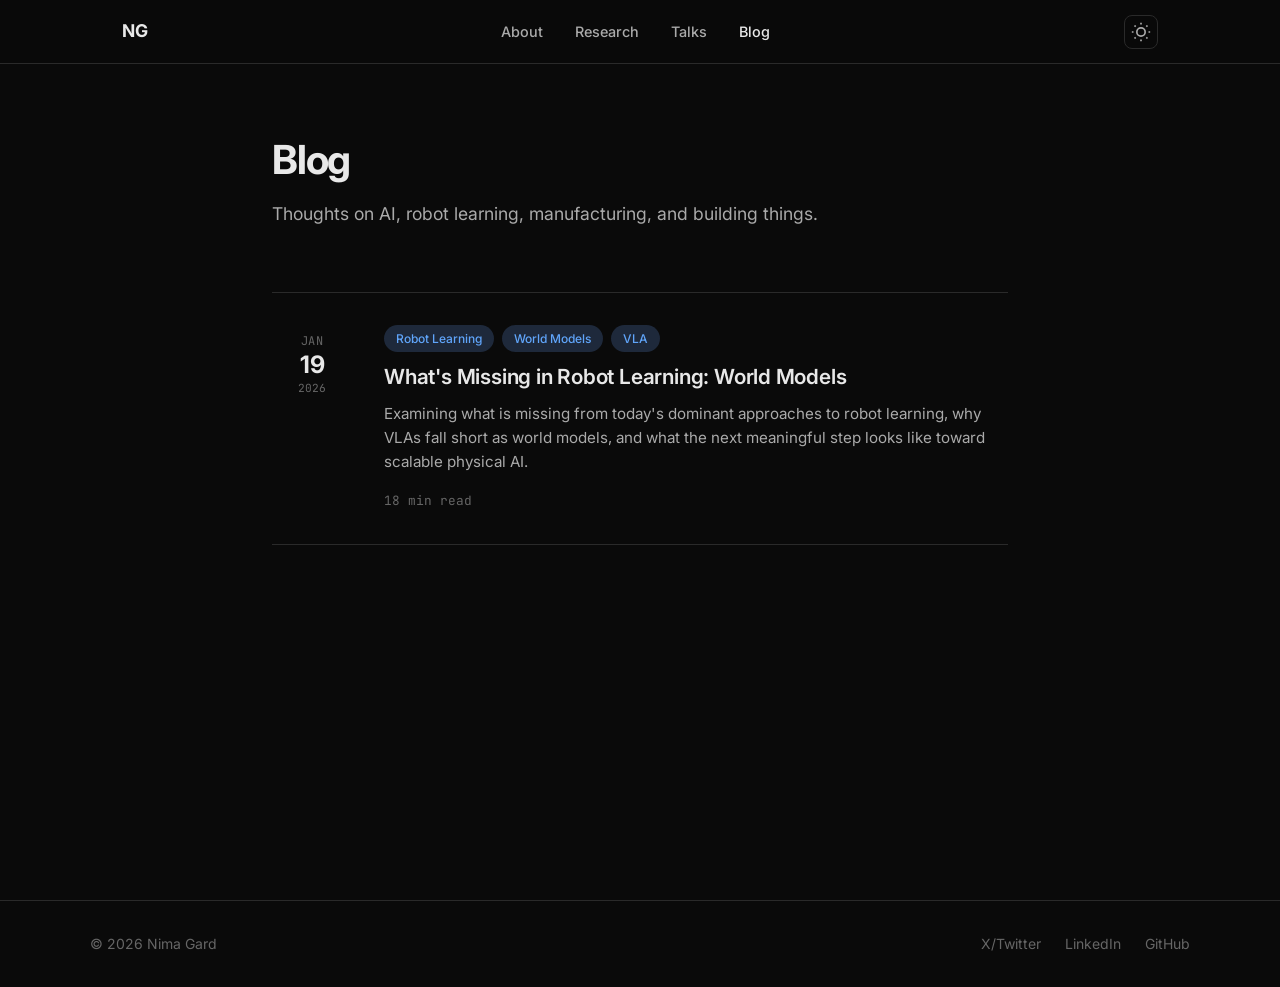
==== blog/index.html @ 70d36909 "Initial personal site: about, blog, talks, experience Static site with dark/light theme, scroll anim" ====
<!DOCTYPE html>
<html lang="en" data-theme="dark">
<head>
    <meta charset="UTF-8">
    <meta name="viewport" content="width=device-width, initial-scale=1.0">
    <title>Blog - Nima Gard</title>
    <meta name="description" content="Blog posts by Nima Gard on AI, robotics, manufacturing, and more.">
    <link rel="stylesheet" href="../css/style.css">
    <link rel="stylesheet" href="../css/blog.css">
    <link rel="preconnect" href="https://fonts.googleapis.com">
    <link rel="preconnect" href="https://fonts.gstatic.com" crossorigin>
    <link href="https://fonts.googleapis.com/css2?family=Inter:wght@300;400;500;600;700&family=JetBrains+Mono:wght@400;500&display=swap" rel="stylesheet">
</head>
<body>
    <nav class="nav">
        <div class="nav-inner">
            <a href="/" class="nav-logo">NG</a>
            <div class="nav-links">
                <a href="/#about">About</a>
                <!-- <a href="/#projects">Projects</a> -->
                <a href="/#research">Research</a>
                <a href="/#talks">Talks</a>
                <a href="/blog/" style="color: var(--text)">Blog</a>
            </div>
            <button class="theme-toggle" aria-label="Toggle theme">
                <svg class="icon-sun" width="20" height="20" viewBox="0 0 24 24" fill="none" stroke="currentColor" stroke-width="2"><circle cx="12" cy="12" r="5"/><path d="M12 1v2M12 21v2M4.22 4.22l1.42 1.42M18.36 18.36l1.42 1.42M1 12h2M21 12h2M4.22 19.78l1.42-1.42M18.36 5.64l1.42-1.42"/></svg>
                <svg class="icon-moon" width="20" height="20" viewBox="0 0 24 24" fill="none" stroke="currentColor" stroke-width="2"><path d="M21 12.79A9 9 0 1 1 11.21 3 7 7 0 0 0 21 12.79z"/></svg>
            </button>
        </div>
    </nav>

    <main class="blog-page">
        <div class="blog-header">
            <h1 class="anim-fade-up">Blog</h1>
            <p class="anim-fade-up" style="--delay: 0.1s">Thoughts on AI, robot learning, manufacturing, and building things.</p>
        </div>

        <div class="blog-list">
            <article class="blog-preview anim-fade-up" style="--delay: 0.15s">
                <div class="blog-preview-date">
                    <span class="blog-date-month">Jan</span>
                    <span class="blog-date-day">19</span>
                    <span class="blog-date-year">2026</span>
                </div>
                <div class="blog-preview-content">
                    <div class="blog-preview-tags">
                        <span class="tag">Robot Learning</span>
                        <span class="tag">World Models</span>
                        <span class="tag">VLA</span>
                    </div>
                    <h2><a href="/blog/world-models-robot-learning.html">What's Missing in Robot Learning: World Models</a></h2>
                    <p>Examining what is missing from today's dominant approaches to robot learning, why VLAs fall short as world models, and what the next meaningful step looks like toward scalable physical AI.</p>
                    <span class="blog-read-time">18 min read</span>
                </div>
            </article>

            <!-- Add more blog posts here following the same pattern -->
        </div>
    </main>

    <footer class="footer">
        <div class="footer-inner">
            <p>&copy; 2026 Nima Gard</p>
            <div class="footer-links">
                <a href="https://twitter.com/NimaGard" target="_blank">X/Twitter</a>
                <a href="https://linkedin.com/in/nimagard" target="_blank">LinkedIn</a>
                <a href="https://github.com/nimagard" target="_blank">GitHub</a>
            </div>
        </div>
    </footer>

    <script src="../js/main.js"></script>
</body>
</html>
---- css/style.css ----
/* ========================================
   Variables & Reset
   ======================================== */
:root {
    --font-sans: 'Inter', -apple-system, BlinkMacSystemFont, sans-serif;
    --font-mono: 'JetBrains Mono', monospace;

    --max-width: 1100px;
    --nav-height: 64px;

    /* Light theme */
    --bg: #fafafa;
    --bg-alt: #f0f0f0;
    --surface: #ffffff;
    --text: #1a1a1a;
    --text-secondary: #555;
    --text-tertiary: #888;
    --border: #e0e0e0;
    --accent: #2563eb;
    --accent-hover: #1d4ed8;
    --tag-bg: #e8edf5;
    --tag-text: #2563eb;
    --card-shadow: 0 1px 3px rgba(0, 0, 0, 0.06), 0 1px 2px rgba(0, 0, 0, 0.04);
    --card-shadow-hover: 0 10px 30px rgba(0, 0, 0, 0.08);
    --nav-bg: rgba(250, 250, 250, 0.85);
}

[data-theme="dark"] {
    --bg: #0a0a0a;
    --bg-alt: #111;
    --surface: #1a1a1a;
    --text: #e8e8e8;
    --text-secondary: #aaa;
    --text-tertiary: #666;
    --border: #2a2a2a;
    --accent: #60a5fa;
    --accent-hover: #93bbfd;
    --tag-bg: #1e293b;
    --tag-text: #60a5fa;
    --card-shadow: 0 1px 3px rgba(0, 0, 0, 0.3);
    --card-shadow-hover: 0 10px 30px rgba(0, 0, 0, 0.4);
    --nav-bg: rgba(10, 10, 10, 0.85);
}

*,
*::before,
*::after {
    margin: 0;
    padding: 0;
    box-sizing: border-box;
}

html {
    scroll-behavior: smooth;
    scroll-padding-top: var(--nav-height);
}

body {
    font-family: var(--font-sans);
    background: var(--bg);
    color: var(--text);
    line-height: 1.6;
    -webkit-font-smoothing: antialiased;
}

a {
    color: var(--accent);
    text-decoration: none;
    transition: color 0.2s;
}

a:hover {
    color: var(--accent-hover);
}

/* ========================================
   Navigation
   ======================================== */
.nav {
    position: fixed;
    top: 0;
    left: 0;
    right: 0;
    height: var(--nav-height);
    background: var(--nav-bg);
    backdrop-filter: blur(12px);
    -webkit-backdrop-filter: blur(12px);
    border-bottom: 1px solid var(--border);
    z-index: 100;
}

.nav-inner {
    max-width: var(--max-width);
    margin: 0 auto;
    padding: 0 2rem;
    height: 100%;
    display: flex;
    align-items: center;
    justify-content: space-between;
}

.nav-logo {
    font-weight: 700;
    font-size: 1.1rem;
    color: var(--text);
    letter-spacing: -0.02em;
}

.nav-links {
    display: flex;
    gap: 2rem;
}

.nav-links a {
    color: var(--text-secondary);
    font-size: 0.9rem;
    font-weight: 500;
    transition: color 0.2s;
}

.nav-links a:hover {
    color: var(--text);
}

.theme-toggle {
    background: none;
    border: 1px solid var(--border);
    border-radius: 8px;
    padding: 6px;
    cursor: pointer;
    color: var(--text-secondary);
    display: flex;
    align-items: center;
    justify-content: center;
    transition: color 0.2s, border-color 0.2s;
}

.theme-toggle:hover {
    color: var(--text);
    border-color: var(--text-tertiary);
}

[data-theme="dark"] .icon-sun {
    display: block;
}

[data-theme="dark"] .icon-moon {
    display: none;
}

[data-theme="light"] .icon-sun,
:root:not([data-theme="dark"]) .icon-sun {
    display: none;
}

[data-theme="light"] .icon-moon,
:root:not([data-theme="dark"]) .icon-moon {
    display: block;
}

/* ========================================
   Hero
   ======================================== */
.hero {
    min-height: 100vh;
    display: flex;
    align-items: center;
    padding: calc(var(--nav-height) + 2rem) 2rem 4rem;
}

.hero-content {
    max-width: var(--max-width);
    margin: 0 auto;
    width: 100%;
    display: grid;
    grid-template-columns: 1fr auto;
    gap: 4rem;
    align-items: center;
}

.hero-label {
    font-family: var(--font-mono);
    font-size: 0.85rem;
    color: var(--accent);
    font-weight: 500;
    margin-bottom: 1rem;
    letter-spacing: 0.02em;
}

.hero-title {
    font-size: clamp(2.5rem, 6vw, 4rem);
    font-weight: 700;
    letter-spacing: -0.03em;
    line-height: 1.1;
    margin-bottom: 1.5rem;
}

.hero-bio {
    font-size: 1.2rem;
    color: var(--text-secondary);
    max-width: 560px;
    line-height: 1.7;
    margin-bottom: 1rem;
}

.hero-bio-secondary {
    font-size: 1rem;
    color: var(--text-tertiary);
    max-width: 560px;
    line-height: 1.7;
    margin-bottom: 2rem;
}

.hero-links {
    display: flex;
    flex-wrap: wrap;
    gap: 1rem;
}

.social-link {
    display: inline-flex;
    align-items: center;
    gap: 0.5rem;
    padding: 0.5rem 1rem;
    border: 1px solid var(--border);
    border-radius: 8px;
    color: var(--text-secondary);
    font-size: 0.875rem;
    font-weight: 500;
    transition: all 0.2s;
}

.social-link:hover {
    color: var(--text);
    border-color: var(--text-tertiary);
    transform: translateY(-1px);
}

.hero-visual {
    display: flex;
    justify-content: center;
}

.hero-photo-wrapper {
    width: 220px;
    height: 220px;
    border-radius: 24px;
    overflow: hidden;
}

.hero-photo {
    width: 100%;
    height: 100%;
    object-fit: cover;
    object-position: 50% 20%;
    transform: scale(2);
    transform-origin: 55% 0%;
}

.hero-photo-placeholder {
    width: 220px;
    height: 220px;
    border-radius: 24px;
    background: linear-gradient(135deg, var(--accent), #8b5cf6);
    display: flex;
    align-items: center;
    justify-content: center;
    color: white;
    font-size: 3rem;
    font-weight: 700;
    letter-spacing: -0.02em;
}

/* ========================================
   Sections
   ======================================== */
.section {
    padding: 6rem 2rem;
}

.section-alt {
    background: var(--bg-alt);
}

.section-inner {
    max-width: var(--max-width);
    margin: 0 auto;
}

.section-title {
    font-size: 2rem;
    font-weight: 700;
    letter-spacing: -0.02em;
    margin-bottom: 0.5rem;
}

.section-subtitle {
    color: var(--text-secondary);
    font-size: 1.05rem;
    margin-bottom: 3rem;
}

.subsection-title {
    font-size: 1.4rem;
    font-weight: 600;
    letter-spacing: -0.01em;
}

/* ========================================
   Project Cards
   ======================================== */
.project-grid {
    display: grid;
    grid-template-columns: repeat(2, 1fr);
    gap: 1.5rem;
}

.project-card {
    background: var(--surface);
    border: 1px solid var(--border);
    border-radius: 16px;
    overflow: hidden;
    transition: transform 0.3s, box-shadow 0.3s;
    box-shadow: var(--card-shadow);
}

.project-card:hover {
    transform: translateY(-4px);
    box-shadow: var(--card-shadow-hover);
}

.project-card.featured {
    grid-column: 1 / -1;
    display: grid;
    grid-template-columns: 1fr 1fr;
}

.project-card-visual {
    background: linear-gradient(135deg, #1e293b, #0f172a);
    display: flex;
    align-items: center;
    justify-content: center;
    min-height: 200px;
}

.project-placeholder-img {
    color: var(--accent);
    font-size: 3rem;
    font-weight: 700;
    font-family: var(--font-mono);
    opacity: 0.6;
}

.project-card-content {
    padding: 2rem;
}

.project-tags {
    display: flex;
    flex-wrap: wrap;
    gap: 0.5rem;
    margin-bottom: 1rem;
}

.tag {
    font-size: 0.75rem;
    font-weight: 500;
    padding: 0.25rem 0.75rem;
    border-radius: 100px;
    background: var(--tag-bg);
    color: var(--tag-text);
}

.project-card h3 {
    font-size: 1.25rem;
    font-weight: 600;
    margin-bottom: 0.75rem;
    letter-spacing: -0.01em;
}

.project-card p {
    color: var(--text-secondary);
    font-size: 0.95rem;
    line-height: 1.6;
    margin-bottom: 1rem;
}

.project-link {
    font-size: 0.9rem;
    font-weight: 500;
}

/* ========================================
   Research
   ======================================== */
.research-list {
    display: flex;
    flex-direction: column;
    gap: 1.5rem;
}

.research-item {
    display: grid;
    grid-template-columns: 80px 1fr;
    gap: 2rem;
    padding: 1.5rem;
    background: var(--surface);
    border: 1px solid var(--border);
    border-radius: 12px;
    transition: transform 0.2s, box-shadow 0.2s;
}

.research-item:hover {
    transform: translateY(-2px);
    box-shadow: var(--card-shadow-hover);
}

.research-year {
    font-family: var(--font-mono);
    font-size: 0.875rem;
    color: var(--text-tertiary);
    padding-top: 0.2rem;
}

.research-content h3 {
    font-size: 1.1rem;
    font-weight: 600;
    margin-bottom: 0.4rem;
    letter-spacing: -0.01em;
}

.research-authors {
    font-size: 0.9rem;
    color: var(--text-secondary);
    margin-bottom: 0.2rem;
}

.research-venue {
    font-size: 0.85rem;
    color: var(--accent);
    font-weight: 500;
    margin-bottom: 0.5rem;
}

.research-desc {
    font-size: 0.9rem;
    color: var(--text-tertiary);
    line-height: 1.6;
}

.research-placeholder {
    padding: 2rem;
    text-align: center;
    color: var(--text-tertiary);
    border: 1px dashed var(--border);
    border-radius: 12px;
}

/* ========================================
   Talks
   ======================================== */
.talks-grid {
    display: grid;
    grid-template-columns: repeat(2, 1fr);
    gap: 1.5rem;
}

.talk-card {
    background: var(--surface);
    border: 1px solid var(--border);
    border-radius: 16px;
    overflow: hidden;
    transition: transform 0.3s, box-shadow 0.3s;
}

.talk-card:hover {
    transform: translateY(-4px);
    box-shadow: var(--card-shadow-hover);
}

.talk-card-visual {
    background: linear-gradient(135deg, #1e293b, #0f172a);
    display: flex;
    align-items: center;
    justify-content: center;
    height: 180px;
    color: var(--accent);
    overflow: hidden;
}

.talk-thumbnail {
    width: 100%;
    height: 100%;
    object-fit: cover;
}

.talk-placeholder-img {
    display: flex;
    align-items: center;
    justify-content: center;
    opacity: 0.7;
}

.talk-card-content {
    padding: 1.5rem;
}

.talk-type {
    font-family: var(--font-mono);
    font-size: 0.75rem;
    color: var(--accent);
    font-weight: 500;
    text-transform: uppercase;
    letter-spacing: 0.05em;
}

.talk-card h3 {
    font-size: 1.1rem;
    font-weight: 600;
    margin: 0.5rem 0;
    letter-spacing: -0.01em;
}

.talk-meta {
    font-size: 0.85rem;
    color: var(--text-tertiary);
    margin-bottom: 0.75rem;
}

/* ========================================
   Timeline
   ======================================== */
.timeline {
    position: relative;
    padding-left: 2rem;
}

.timeline::before {
    content: '';
    position: absolute;
    left: 7px;
    top: 8px;
    bottom: 8px;
    width: 2px;
    background: var(--border);
}

.timeline-item {
    position: relative;
    padding-bottom: 2.5rem;
}

.timeline-item:last-child {
    padding-bottom: 0;
}

.timeline-marker {
    position: absolute;
    left: -2rem;
    top: 8px;
    width: 16px;
    height: 16px;
    border-radius: 50%;
    background: var(--bg);
    border: 2px solid var(--accent);
}

.timeline-date {
    font-family: var(--font-mono);
    font-size: 0.8rem;
    color: var(--text-tertiary);
    margin-bottom: 0.25rem;
}

.timeline-content h3 {
    font-size: 1.2rem;
    font-weight: 600;
    margin-bottom: 0.25rem;
}

.timeline-org {
    color: var(--accent);
    font-weight: 500;
    font-size: 0.95rem;
    margin-bottom: 0.5rem;
}

.timeline-content p:last-child {
    color: var(--text-secondary);
    font-size: 0.95rem;
}

/* ========================================
   Footer
   ======================================== */
.footer {
    border-top: 1px solid var(--border);
    padding: 2rem;
}

.footer-inner {
    max-width: var(--max-width);
    margin: 0 auto;
    display: flex;
    justify-content: space-between;
    align-items: center;
    color: var(--text-tertiary);
    font-size: 0.875rem;
}

.footer-links {
    display: flex;
    gap: 1.5rem;
}

.footer-links a {
    color: var(--text-tertiary);
    font-size: 0.875rem;
}

.footer-links a:hover {
    color: var(--text);
}

/* ========================================
   Scroll Animations
   ======================================== */
.anim-fade-up {
    opacity: 0;
    transform: translateY(24px);
    transition: opacity 0.6s ease, transform 0.6s ease;
    transition-delay: var(--delay, 0s);
}

.anim-fade-up.visible {
    opacity: 1;
    transform: translateY(0);
}

/* ========================================
   Responsive
   ======================================== */
@media (max-width: 768px) {
    .hero-content {
        grid-template-columns: 1fr;
        gap: 2rem;
        text-align: center;
    }

    .hero-bio,
    .hero-bio-secondary {
        max-width: 100%;
    }

    .hero-links {
        justify-content: center;
    }

    .hero-visual {
        order: -1;
    }

    .hero-photo-wrapper {
        width: 160px;
        height: 160px;
    }

    .hero-photo-placeholder {
        width: 160px;
        height: 160px;
        font-size: 2.5rem;
    }

    .project-grid,
    .talks-grid {
        grid-template-columns: 1fr;
    }

    .project-card.featured {
        grid-template-columns: 1fr;
    }

    .research-item {
        grid-template-columns: 1fr;
        gap: 0.5rem;
    }

    .nav-links {
        gap: 1rem;
    }

    .nav-links a {
        font-size: 0.8rem;
    }

    .footer-inner {
        flex-direction: column;
        gap: 1rem;
        text-align: center;
    }
}

@media (max-width: 480px) {
    .nav-links {
        gap: 0.6rem;
    }

    .section {
        padding: 4rem 1.25rem;
    }

    .hero {
        padding-left: 1.25rem;
        padding-right: 1.25rem;
    }
}
---- css/blog.css ----
/* ========================================
   Blog Listing
   ======================================== */
.blog-page {
    max-width: 800px;
    margin: 0 auto;
    padding: calc(var(--nav-height) + 4rem) 2rem 4rem;
    min-height: 100vh;
}

.blog-header {
    margin-bottom: 4rem;
}

.blog-header h1 {
    font-size: 2.5rem;
    font-weight: 700;
    letter-spacing: -0.03em;
    margin-bottom: 0.5rem;
}

.blog-header p {
    color: var(--text-secondary);
    font-size: 1.1rem;
}

.blog-list {
    display: flex;
    flex-direction: column;
    gap: 1px;
}

.blog-preview {
    display: grid;
    grid-template-columns: 80px 1fr;
    gap: 2rem;
    padding: 2rem 0;
    border-bottom: 1px solid var(--border);
    transition: transform 0.2s;
}

.blog-preview:first-child {
    border-top: 1px solid var(--border);
}

.blog-preview:hover {
    transform: translateX(4px);
}

.blog-preview-date {
    display: flex;
    flex-direction: column;
    align-items: center;
    padding-top: 0.4rem;
}

.blog-date-month {
    font-family: var(--font-mono);
    font-size: 0.75rem;
    color: var(--text-tertiary);
    text-transform: uppercase;
    letter-spacing: 0.05em;
}

.blog-date-day {
    font-size: 1.5rem;
    font-weight: 700;
    color: var(--text);
    line-height: 1.2;
}

.blog-date-year {
    font-family: var(--font-mono);
    font-size: 0.7rem;
    color: var(--text-tertiary);
}

.blog-preview-tags {
    display: flex;
    gap: 0.5rem;
    margin-bottom: 0.5rem;
}

.blog-preview-content h2 {
    font-size: 1.3rem;
    font-weight: 600;
    margin-bottom: 0.5rem;
    letter-spacing: -0.01em;
}

.blog-preview-content h2 a {
    color: var(--text);
    transition: color 0.2s;
}

.blog-preview-content h2 a:hover {
    color: var(--accent);
}

.blog-preview-content > p {
    color: var(--text-secondary);
    font-size: 0.95rem;
    line-height: 1.6;
    margin-bottom: 0.75rem;
}

.blog-read-time {
    font-family: var(--font-mono);
    font-size: 0.8rem;
    color: var(--text-tertiary);
}

/* ========================================
   Blog Post
   ======================================== */
.blog-post {
    max-width: 720px;
    margin: 0 auto;
    padding: calc(var(--nav-height) + 4rem) 2rem 4rem;
    min-height: 100vh;
}

.blog-post-header {
    margin-bottom: 3rem;
}

.blog-post-meta {
    font-family: var(--font-mono);
    font-size: 0.85rem;
    color: var(--text-tertiary);
    margin-bottom: 1rem;
    display: flex;
    align-items: center;
    gap: 1rem;
}

.blog-post-header h1 {
    font-size: 2.2rem;
    font-weight: 700;
    letter-spacing: -0.03em;
    line-height: 1.2;
    margin-bottom: 1rem;
}

.blog-post-header .blog-preview-tags {
    margin-bottom: 0;
}

.blog-post-body {
    font-size: 1.05rem;
    line-height: 1.8;
    color: var(--text-secondary);
}

.blog-post-body h2 {
    font-size: 1.5rem;
    font-weight: 600;
    color: var(--text);
    margin: 2.5rem 0 1rem;
    letter-spacing: -0.02em;
}

.blog-post-body h3 {
    font-size: 1.2rem;
    font-weight: 600;
    color: var(--text);
    margin: 2rem 0 0.75rem;
}

.blog-post-body p {
    margin-bottom: 1.25rem;
}

.blog-post-body a {
    text-decoration: underline;
    text-underline-offset: 2px;
}

.blog-post-body img {
    max-width: 100%;
    border-radius: 12px;
    margin: 2rem 0;
}

.blog-post-body blockquote {
    border-left: 3px solid var(--accent);
    padding-left: 1.5rem;
    margin: 1.5rem 0;
    color: var(--text-tertiary);
    font-style: italic;
}

.blog-post-body pre {
    background: var(--surface);
    border: 1px solid var(--border);
    border-radius: 8px;
    padding: 1.25rem;
    overflow-x: auto;
    margin: 1.5rem 0;
    font-family: var(--font-mono);
    font-size: 0.9rem;
    line-height: 1.6;
}

.blog-post-body code {
    font-family: var(--font-mono);
    font-size: 0.9em;
    background: var(--tag-bg);
    padding: 0.15em 0.4em;
    border-radius: 4px;
}

.blog-post-body pre code {
    background: none;
    padding: 0;
}

.blog-post-body ul, .blog-post-body ol {
    margin: 1rem 0 1.25rem 1.5rem;
}

.blog-post-body li {
    margin-bottom: 0.5rem;
}

ol.references {
    font-size: 0.9rem;
    line-height: 1.7;
    color: var(--text-tertiary);
    padding-left: 2rem;
}

ol.references li {
    margin-bottom: 0.75rem;
    padding-left: 0.25rem;
}

ol.references a {
    color: var(--accent);
}

.blog-back {
    display: inline-flex;
    align-items: center;
    gap: 0.5rem;
    color: var(--text-tertiary);
    font-size: 0.9rem;
    margin-bottom: 2rem;
    transition: color 0.2s;
}

.blog-back:hover {
    color: var(--text);
}

/* ========================================
   Scrollytelling support (for evjang-style posts)
   ======================================== */
.scroll-section {
    min-height: 60vh;
    display: flex;
    align-items: center;
    padding: 4rem 0;
}

.scroll-figure {
    position: sticky;
    top: calc(var(--nav-height) + 2rem);
    align-self: flex-start;
}

.scroll-step {
    opacity: 0.3;
    transition: opacity 0.5s ease;
    padding: 2rem 0;
}

.scroll-step.active {
    opacity: 1;
}

/* ========================================
   Responsive
   ======================================== */
@media (max-width: 768px) {
    .blog-preview {
        grid-template-columns: 60px 1fr;
        gap: 1.25rem;
    }

    .blog-post-header h1 {
        font-size: 1.8rem;
    }
}

@media (max-width: 480px) {
    .blog-preview {
        grid-template-columns: 1fr;
        gap: 0.75rem;
    }

    .blog-preview-date {
        flex-direction: row;
        gap: 0.5rem;
    }
}
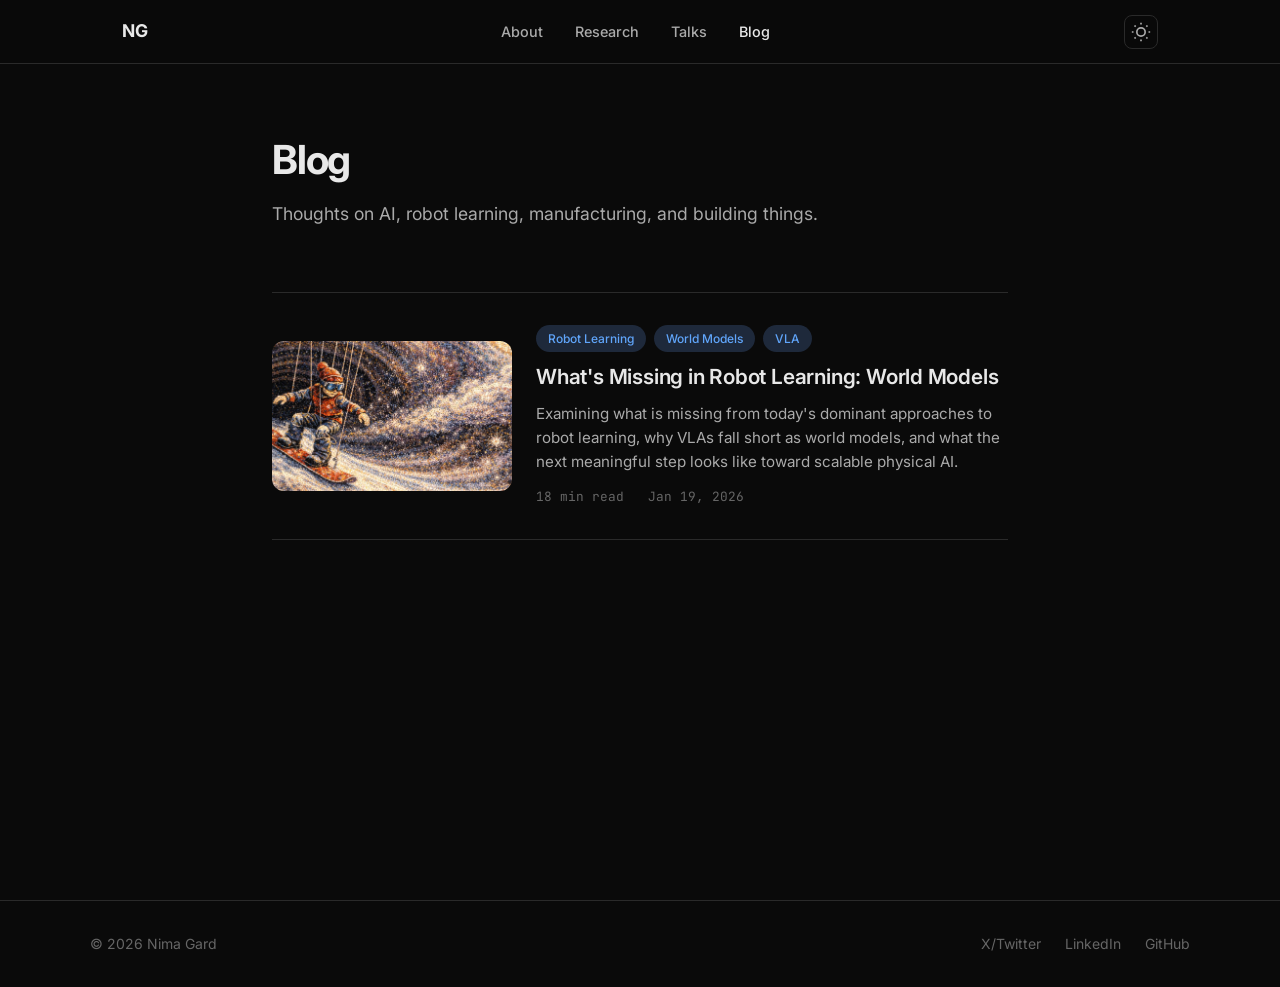
==== commit 9d469153: "Add cover images to blog posts and listing" ====
--- a/blog/index.html
+++ b/blog/index.html
@@ -1,5 +1,6 @@
 <!DOCTYPE html>
 <html lang="en" data-theme="dark">
+
 <head>
     <meta charset="UTF-8">
     <meta name="viewport" content="width=device-width, initial-scale=1.0">
@@ -9,8 +10,11 @@
     <link rel="stylesheet" href="../css/blog.css">
     <link rel="preconnect" href="https://fonts.googleapis.com">
     <link rel="preconnect" href="https://fonts.gstatic.com" crossorigin>
-    <link href="https://fonts.googleapis.com/css2?family=Inter:wght@300;400;500;600;700&family=JetBrains+Mono:wght@400;500&display=swap" rel="stylesheet">
+    <link
+        href="https://fonts.googleapis.com/css2?family=Inter:wght@300;400;500;600;700&family=JetBrains+Mono:wght@400;500&display=swap"
+        rel="stylesheet">
 </head>
+
 <body>
     <nav class="nav">
         <div class="nav-inner">
@@ -23,8 +27,16 @@
                 <a href="/blog/" style="color: var(--text)">Blog</a>
             </div>
             <button class="theme-toggle" aria-label="Toggle theme">
-                <svg class="icon-sun" width="20" height="20" viewBox="0 0 24 24" fill="none" stroke="currentColor" stroke-width="2"><circle cx="12" cy="12" r="5"/><path d="M12 1v2M12 21v2M4.22 4.22l1.42 1.42M18.36 18.36l1.42 1.42M1 12h2M21 12h2M4.22 19.78l1.42-1.42M18.36 5.64l1.42-1.42"/></svg>
-                <svg class="icon-moon" width="20" height="20" viewBox="0 0 24 24" fill="none" stroke="currentColor" stroke-width="2"><path d="M21 12.79A9 9 0 1 1 11.21 3 7 7 0 0 0 21 12.79z"/></svg>
+                <svg class="icon-sun" width="20" height="20" viewBox="0 0 24 24" fill="none" stroke="currentColor"
+                    stroke-width="2">
+                    <circle cx="12" cy="12" r="5" />
+                    <path
+                        d="M12 1v2M12 21v2M4.22 4.22l1.42 1.42M18.36 18.36l1.42 1.42M1 12h2M21 12h2M4.22 19.78l1.42-1.42M18.36 5.64l1.42-1.42" />
+                </svg>
+                <svg class="icon-moon" width="20" height="20" viewBox="0 0 24 24" fill="none" stroke="currentColor"
+                    stroke-width="2">
+                    <path d="M21 12.79A9 9 0 1 1 11.21 3 7 7 0 0 0 21 12.79z" />
+                </svg>
             </button>
         </div>
     </nav>
@@ -32,25 +44,29 @@
     <main class="blog-page">
         <div class="blog-header">
             <h1 class="anim-fade-up">Blog</h1>
-            <p class="anim-fade-up" style="--delay: 0.1s">Thoughts on AI, robot learning, manufacturing, and building things.</p>
+            <p class="anim-fade-up" style="--delay: 0.1s">Thoughts on AI, robot learning, manufacturing, and building
+                things.</p>
         </div>
 
         <div class="blog-list">
             <article class="blog-preview anim-fade-up" style="--delay: 0.15s">
-                <div class="blog-preview-date">
-                    <span class="blog-date-month">Jan</span>
-                    <span class="blog-date-day">19</span>
-                    <span class="blog-date-year">2026</span>
-                </div>
+                <a href="/blog/world-models-robot-learning.html" class="blog-preview-thumb">
+                    <img src="/assets/blog/world-model/world-models-cover.jpg" alt="World models for robot learning">
+                </a>
                 <div class="blog-preview-content">
                     <div class="blog-preview-tags">
                         <span class="tag">Robot Learning</span>
                         <span class="tag">World Models</span>
                         <span class="tag">VLA</span>
                     </div>
-                    <h2><a href="/blog/world-models-robot-learning.html">What's Missing in Robot Learning: World Models</a></h2>
-                    <p>Examining what is missing from today's dominant approaches to robot learning, why VLAs fall short as world models, and what the next meaningful step looks like toward scalable physical AI.</p>
-                    <span class="blog-read-time">18 min read</span>
+                    <h2><a href="/blog/world-models-robot-learning.html">What's Missing in Robot Learning: World
+                            Models</a></h2>
+                    <p>Examining what is missing from today's dominant approaches to robot learning, why VLAs fall short
+                        as world models, and what the next meaningful step looks like toward scalable physical AI.</p>
+                    <div class="blog-preview-footer">
+                        <span class="blog-read-time">18 min read</span>
+                        <span class="blog-read-time">Jan 19, 2026</span>
+                    </div>
                 </div>
             </article>
 
@@ -71,4 +87,5 @@
 
     <script src="../js/main.js"></script>
 </body>
-</html>
+
+</html>
--- a/css/blog.css
+++ b/css/blog.css
@@ -32,11 +32,12 @@
 
 .blog-preview {
     display: grid;
-    grid-template-columns: 80px 1fr;
-    gap: 2rem;
+    grid-template-columns: 240px 1fr;
+    gap: 1.5rem;
     padding: 2rem 0;
     border-bottom: 1px solid var(--border);
     transition: transform 0.2s;
+    align-items: center;
 }
 
 .blog-preview:first-child {
@@ -45,6 +46,31 @@
 
 .blog-preview:hover {
     transform: translateX(4px);
+}
+
+.blog-preview-thumb {
+    display: block;
+    border-radius: 12px;
+    overflow: hidden;
+    aspect-ratio: 16 / 10;
+    background: var(--surface);
+}
+
+.blog-preview-thumb img {
+    width: 100%;
+    height: 100%;
+    object-fit: cover;
+    transition: transform 0.3s;
+}
+
+.blog-preview:hover .blog-preview-thumb img {
+    transform: scale(1.03);
+}
+
+.blog-preview-footer {
+    display: flex;
+    gap: 1.5rem;
+    align-items: center;
 }
 
 .blog-preview-date {
@@ -146,6 +172,14 @@
     margin-bottom: 0;
 }
 
+.blog-cover-img {
+    width: 100%;
+    border-radius: 12px;
+    margin-top: 1.5rem;
+    aspect-ratio: 16 / 9;
+    object-fit: cover;
+}
+
 .blog-post-body {
     font-size: 1.05rem;
     line-height: 1.8;
@@ -284,7 +318,7 @@
    ======================================== */
 @media (max-width: 768px) {
     .blog-preview {
-        grid-template-columns: 60px 1fr;
+        grid-template-columns: 180px 1fr;
         gap: 1.25rem;
     }
 
@@ -296,11 +330,10 @@
 @media (max-width: 480px) {
     .blog-preview {
         grid-template-columns: 1fr;
-        gap: 0.75rem;
+        gap: 1rem;
     }
 
-    .blog-preview-date {
-        flex-direction: row;
-        gap: 0.5rem;
+    .blog-preview-thumb {
+        aspect-ratio: 16 / 9;
     }
 }
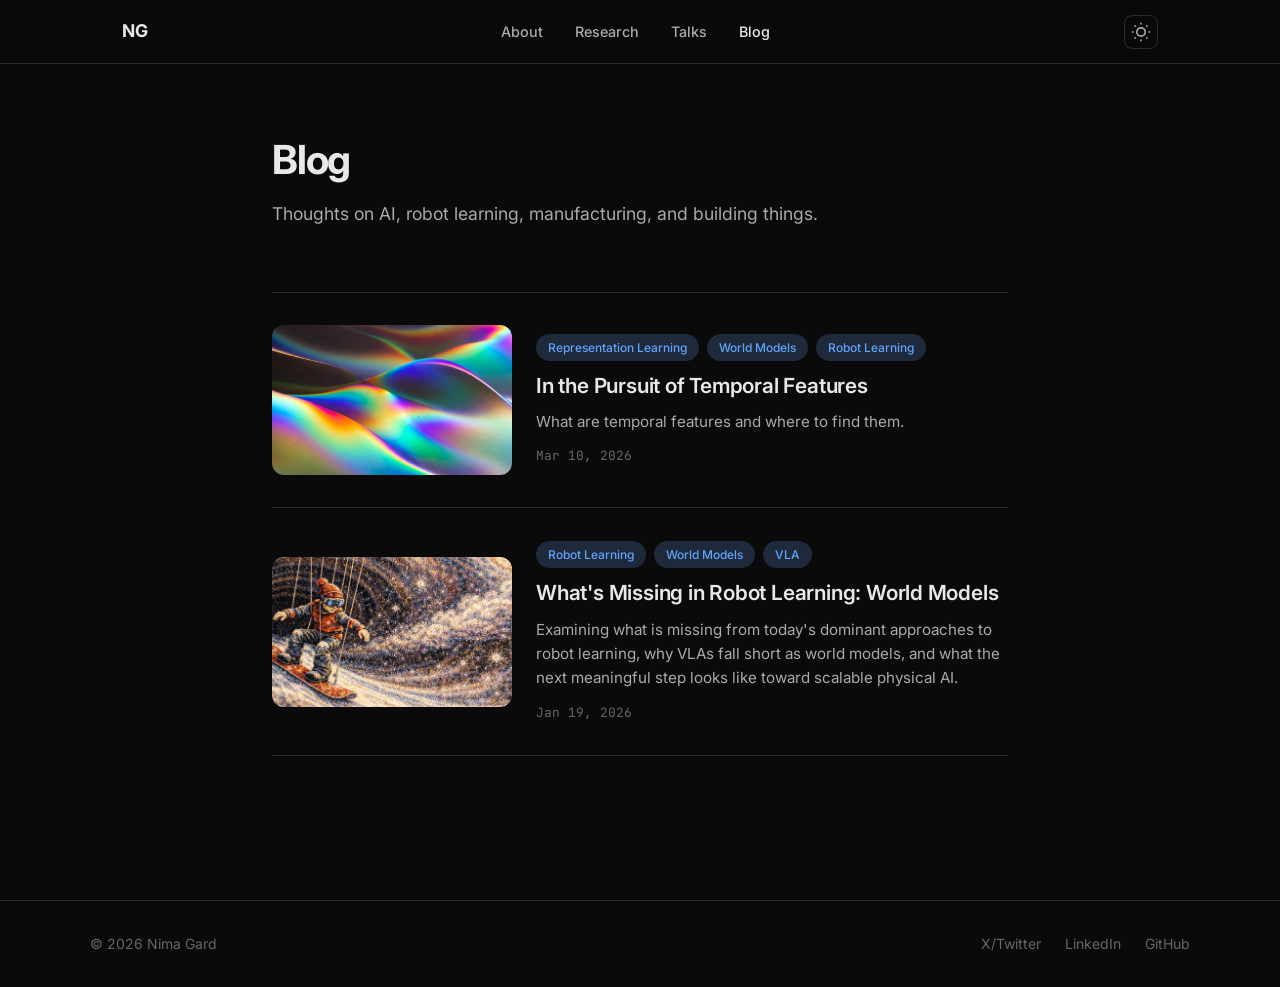
==== commit 7df4ea90: "Personal site: about, blog, talks, experience" ====
--- a/blog/index.html
+++ b/blog/index.html
@@ -49,6 +49,25 @@
         </div>
 
         <div class="blog-list">
+
+            <article class="blog-preview anim-fade-up" style="--delay: 0.15s">
+                <a href="/blog/temporal-features.html" class="blog-preview-thumb">
+                    <img src="/assets/blog/temporal-features/cover.jpg" alt="Temporal features">
+                </a>
+                <div class="blog-preview-content">
+                    <div class="blog-preview-tags">
+                        <span class="tag">Representation Learning</span>
+                        <span class="tag">World Models</span>
+                        <span class="tag">Robot Learning</span>
+                    </div>
+                    <h2><a href="/blog/temporal-features.html">In the Pursuit of Temporal Features</a></h2>
+                    <p>What are temporal features and where to find them.</p>
+                    <div class="blog-preview-footer">
+                        <span class="blog-read-time">Mar 10, 2026</span>
+                    </div>
+                </div>
+            </article>
+
             <article class="blog-preview anim-fade-up" style="--delay: 0.15s">
                 <a href="/blog/world-models-robot-learning.html" class="blog-preview-thumb">
                     <img src="/assets/blog/world-model/world-models-cover.jpg" alt="World models for robot learning">
@@ -64,11 +83,11 @@
                     <p>Examining what is missing from today's dominant approaches to robot learning, why VLAs fall short
                         as world models, and what the next meaningful step looks like toward scalable physical AI.</p>
                     <div class="blog-preview-footer">
-                        <span class="blog-read-time">18 min read</span>
                         <span class="blog-read-time">Jan 19, 2026</span>
                     </div>
                 </div>
             </article>
+
 
             <!-- Add more blog posts here following the same pattern -->
         </div>
--- a/css/style.css
+++ b/css/style.css
@@ -23,6 +23,8 @@
     --card-shadow: 0 1px 3px rgba(0, 0, 0, 0.06), 0 1px 2px rgba(0, 0, 0, 0.04);
     --card-shadow-hover: 0 10px 30px rgba(0, 0, 0, 0.08);
     --nav-bg: rgba(250, 250, 250, 0.85);
+    --chart-fg: 0, 0, 0;
+    --chart-tooltip-bg: rgba(250, 250, 250, 0.95);
 }
 
 [data-theme="dark"] {
@@ -40,6 +42,8 @@
     --card-shadow: 0 1px 3px rgba(0, 0, 0, 0.3);
     --card-shadow-hover: 0 10px 30px rgba(0, 0, 0, 0.4);
     --nav-bg: rgba(10, 10, 10, 0.85);
+    --chart-fg: 255, 255, 255;
+    --chart-tooltip-bg: rgba(15, 15, 20, 0.95);
 }
 
 *,
--- a/css/blog.css
+++ b/css/blog.css
@@ -337,3 +337,592 @@
         aspect-ratio: 16 / 9;
     }
 }
+
+/* ========================================
+   Temporal Features Post – Charts & Visuals
+   ======================================== */
+
+/* ─── Chart and visualization styles ─── */
+.chart-container {
+    position: relative;
+    width: 100%;
+    margin: 2.5rem 0;
+    padding: 1.5rem;
+    background: rgba(var(--chart-fg), 0.03);
+    border: 1px solid rgba(var(--chart-fg), 0.06);
+    border-radius: 16px;
+}
+
+.chart-title {
+    font-size: 0.85rem;
+    font-weight: 600;
+    letter-spacing: 0.04em;
+    text-transform: uppercase;
+    color: rgba(var(--chart-fg), 0.5);
+    margin-bottom: 1.25rem;
+}
+
+.chart-subtitle {
+    font-size: 0.75rem;
+    color: rgba(var(--chart-fg), 0.35);
+    margin-top: -0.75rem;
+    margin-bottom: 1.25rem;
+}
+
+/* ─── Bar chart ─── */
+.bar-group {
+    display: flex;
+    flex-direction: column;
+    gap: 0.75rem;
+    margin-bottom: 0.5rem;
+}
+
+.bar-row {
+    display: grid;
+    grid-template-columns: 120px 1fr 60px;
+    align-items: center;
+    gap: 0.75rem;
+}
+
+.bar-label {
+    font-size: 0.8rem;
+    color: rgba(var(--chart-fg), 0.6);
+    text-align: right;
+    font-family: 'JetBrains Mono', monospace;
+}
+
+.bar-track {
+    height: 28px;
+    background: rgba(var(--chart-fg), 0.04);
+    border-radius: 6px;
+    overflow: hidden;
+    position: relative;
+}
+
+.bar-fill {
+    height: 100%;
+    border-radius: 6px;
+    transition: width 1.2s cubic-bezier(0.16, 1, 0.3, 1);
+    width: 0;
+    position: relative;
+}
+
+.bar-fill::after {
+    content: '';
+    position: absolute;
+    right: 0;
+    top: 0;
+    bottom: 0;
+    width: 2px;
+    background: rgba(var(--chart-fg), 0.3);
+    border-radius: 1px;
+}
+
+.bar-value {
+    font-size: 0.8rem;
+    font-family: 'JetBrains Mono', monospace;
+    color: rgba(var(--chart-fg), 0.7);
+    font-weight: 500;
+}
+
+.bar-section-label {
+    font-size: 0.7rem;
+    font-weight: 600;
+    letter-spacing: 0.06em;
+    text-transform: uppercase;
+    color: rgba(var(--chart-fg), 0.3);
+    padding: 0.75rem 0 0.25rem;
+    border-top: 1px solid rgba(var(--chart-fg), 0.06);
+}
+
+.bar-section-label:first-child {
+    border-top: none;
+    padding-top: 0;
+}
+
+.bar-section-label + .bar-section-label,
+.bar-section-label.mt-1 {
+    margin-top: 1rem;
+}
+
+/* Model colors */
+.color-vjepa2 {
+    background: linear-gradient(90deg, rgba(99, 102, 241, 0.15), rgba(99, 102, 241, 0.7));
+}
+
+.color-timesformer {
+    background: linear-gradient(90deg, rgba(34, 197, 94, 0.15), rgba(34, 197, 94, 0.7));
+}
+
+.color-vivit {
+    background: linear-gradient(90deg, rgba(245, 158, 11, 0.15), rgba(245, 158, 11, 0.7));
+}
+
+.color-wan {
+    background: linear-gradient(90deg, rgba(239, 68, 68, 0.15), rgba(239, 68, 68, 0.7));
+}
+
+.dot-vjepa2 {
+    color: #6366f1;
+}
+
+.dot-timesformer {
+    color: #22c55e;
+}
+
+.dot-vivit {
+    color: #f59e0b;
+}
+
+.dot-wan {
+    color: #ef4444;
+}
+
+/* ─── Line chart (SVG) ─── */
+.line-chart-svg {
+    width: 100%;
+    overflow: visible;
+}
+
+.line-chart-svg .grid-line {
+    stroke: rgba(var(--chart-fg), 0.06);
+    stroke-width: 1;
+}
+
+.line-chart-svg .axis-label {
+    font-family: 'JetBrains Mono', monospace;
+    font-size: 10px;
+    fill: rgba(var(--chart-fg), 0.35);
+}
+
+.line-chart-svg .data-line {
+    fill: none;
+    stroke-width: 2.5;
+    stroke-linecap: round;
+    stroke-linejoin: round;
+}
+
+.line-chart-svg .data-dot {
+    opacity: 0.7;
+    transition: opacity 0.2s;
+}
+
+.line-chart-svg .data-dot:hover {
+    opacity: 1;
+}
+
+.chart-legend {
+    display: flex;
+    gap: 1.5rem;
+    margin-top: 1rem;
+    justify-content: center;
+}
+
+.legend-item {
+    display: flex;
+    align-items: center;
+    gap: 0.4rem;
+    font-size: 0.75rem;
+    color: rgba(var(--chart-fg), 0.5);
+}
+
+.legend-dot {
+    width: 10px;
+    height: 10px;
+    border-radius: 50%;
+}
+
+.legend-dot--vjepa2 {
+    background: #6366f1;
+}
+
+.legend-dot--timesformer {
+    background: #22c55e;
+}
+
+.legend-dot--vivit {
+    background: #f59e0b;
+}
+
+/* ─── Heatmap ─── */
+.heatmap-grid {
+    display: grid;
+    gap: 1px;
+    width: 100%;
+    max-width: 900px;
+    margin: 0 auto;
+}
+
+.heatmap-cell {
+    aspect-ratio: 1;
+    border-radius: 2px;
+    transition: opacity 0.2s;
+    position: relative;
+}
+
+.heatmap-cell:hover {
+    opacity: 0.8;
+    outline: 1px solid rgba(var(--chart-fg), 0.4);
+    z-index: 1;
+}
+
+.heatmap-scale {
+    display: flex;
+    align-items: center;
+    gap: 0.5rem;
+    margin-top: 0.75rem;
+    justify-content: center;
+}
+
+.heatmap-gradient {
+    width: 200px;
+    height: 12px;
+    border-radius: 6px;
+    background: linear-gradient(90deg, #3b82f6, #1e1b4b, #000, #4a1a0a, #ef4444);
+}
+
+.heatmap-scale-label {
+    font-size: 0.7rem;
+    font-family: 'JetBrains Mono', monospace;
+    color: rgba(var(--chart-fg), 0.4);
+}
+
+.heatmap-axes {
+    display: flex;
+    gap: 0.5rem;
+    margin-top: 0.5rem;
+}
+
+.heatmap-y-axis {
+    writing-mode: vertical-rl;
+    text-orientation: mixed;
+    transform: rotate(180deg);
+    font-size: 0.7rem;
+    color: rgba(var(--chart-fg), 0.35);
+    display: flex;
+    align-items: center;
+}
+
+.heatmap-x-axis {
+    font-size: 0.7rem;
+    color: rgba(var(--chart-fg), 0.35);
+    text-align: center;
+    width: 100%;
+}
+
+.heatmap-wrapper {
+    display: flex;
+    gap: 0.5rem;
+    justify-content: center;
+}
+
+.heatmap-grid--24x16 {
+    grid-template-columns: repeat(16, 1fr);
+    grid-template-rows: repeat(24, 1fr);
+}
+
+/* ─── Comparison table ─── */
+.comparison-table {
+    width: 100%;
+    border-collapse: separate;
+    border-spacing: 0;
+    font-size: 0.85rem;
+    margin: 2rem 0;
+}
+
+.comparison-table thead th {
+    background: rgba(var(--chart-fg), 0.04);
+    padding: 0.75rem 1rem;
+    text-align: left;
+    font-weight: 600;
+    font-size: 0.75rem;
+    letter-spacing: 0.04em;
+    text-transform: uppercase;
+    color: rgba(var(--chart-fg), 0.5);
+    border-bottom: 1px solid rgba(var(--chart-fg), 0.08);
+}
+
+.comparison-table thead th:first-child {
+    border-radius: 8px 0 0 0;
+}
+
+.comparison-table thead th:last-child {
+    border-radius: 0 8px 0 0;
+}
+
+.comparison-table td {
+    padding: 0.65rem 1rem;
+    border-bottom: 1px solid rgba(var(--chart-fg), 0.04);
+    color: rgba(var(--chart-fg), 0.7);
+}
+
+.comparison-table td:first-child {
+    color: rgba(var(--chart-fg), 0.5);
+    font-weight: 500;
+}
+
+.comparison-table tr:last-child td {
+    border-bottom: none;
+}
+
+.comparison-table tr:last-child td:first-child {
+    border-radius: 0 0 0 8px;
+}
+
+.comparison-table tr:last-child td:last-child {
+    border-radius: 0 0 8px 0;
+}
+
+.cell-highlight {
+    color: #6366f1 !important;
+    font-weight: 600;
+}
+
+.cell-muted {
+    color: rgba(var(--chart-fg), 0.25) !important;
+}
+
+.cell-warn {
+    color: #f59e0b !important;
+    font-weight: 500;
+}
+
+.cell-good {
+    color: #22c55e !important;
+    font-weight: 500;
+}
+
+/* ─── Approach cards ─── */
+.approach-grid {
+    display: grid;
+    grid-template-columns: repeat(2, 1fr);
+    gap: 1rem;
+    margin: 2rem 0;
+}
+
+@media (max-width: 768px) {
+    .approach-grid {
+        grid-template-columns: 1fr;
+    }
+}
+
+.approach-card {
+    background: rgba(var(--chart-fg), 0.03);
+    border: 1px solid rgba(var(--chart-fg), 0.06);
+    border-radius: 12px;
+    padding: 1.25rem;
+    transition: border-color 0.3s;
+}
+
+.approach-card:hover {
+    border-color: rgba(var(--chart-fg), 0.12);
+}
+
+.approach-card h4 {
+    margin: 0 0 0.5rem;
+    font-size: 0.9rem;
+    color: rgba(var(--chart-fg), 0.85);
+}
+
+.approach-card p {
+    margin: 0;
+    font-size: 0.8rem;
+    color: rgba(var(--chart-fg), 0.45);
+    line-height: 1.5;
+}
+
+.approach-card code {
+    font-size: 0.75rem;
+    background: rgba(var(--chart-fg), 0.06);
+    padding: 0.15em 0.4em;
+    border-radius: 4px;
+}
+
+.approach-number {
+    font-family: 'JetBrains Mono', monospace;
+    font-size: 0.7rem;
+    color: rgba(99, 102, 241, 0.6);
+    font-weight: 600;
+    margin-bottom: 0.25rem;
+}
+
+.approach-models {
+    margin-top: 0.5rem;
+    font-size: 0.7rem;
+    color: rgba(var(--chart-fg), 0.3);
+}
+
+/* ─── Callout ─── */
+.callout {
+    background: rgba(99, 102, 241, 0.06);
+    border-left: 3px solid rgba(99, 102, 241, 0.4);
+    padding: 1rem 1.25rem;
+    border-radius: 0 8px 8px 0;
+    margin: 1.5rem 0;
+    font-size: 0.9rem;
+    color: rgba(var(--chart-fg), 0.7);
+    line-height: 1.6;
+}
+
+.callout strong {
+    color: rgba(var(--chart-fg), 0.9);
+}
+
+/* ─── Animate on scroll ─── */
+.reveal {
+    opacity: 0;
+    transform: translateY(20px);
+    transition: opacity 0.8s cubic-bezier(0.16, 1, 0.3, 1), transform 0.8s cubic-bezier(0.16, 1, 0.3, 1);
+}
+
+.reveal.visible {
+    opacity: 1;
+    transform: translateY(0);
+}
+
+/* ─── Inline metric ─── */
+.metric-inline {
+    display: inline-flex;
+    align-items: baseline;
+    gap: 0.3rem;
+    font-family: 'JetBrains Mono', monospace;
+    font-size: 0.85em;
+    background: rgba(var(--chart-fg), 0.04);
+    padding: 0.1em 0.5em;
+    border-radius: 4px;
+}
+
+.metric-inline .metric-val {
+    font-weight: 600;
+}
+
+/* ─── Side-by-side images ─── */
+.image-pair {
+    display: flex;
+    gap: 1rem;
+    justify-content: center;
+    align-items: center;
+    padding: 1rem;
+    max-width: 480px;
+    margin: 1.5rem auto;
+}
+
+.image-pair img {
+    max-width: 100%;
+    height: auto;
+    border-radius: 12px;
+    display: block;
+}
+
+/* ─── Tooltip ─── */
+.chart-tooltip {
+    position: fixed;
+    background: var(--chart-tooltip-bg);
+    border: 1px solid rgba(var(--chart-fg), 0.1);
+    border-radius: 8px;
+    padding: 0.5rem 0.75rem;
+    font-size: 0.75rem;
+    font-family: 'JetBrains Mono', monospace;
+    color: rgba(var(--chart-fg), 0.8);
+    pointer-events: none;
+    z-index: 1000;
+    display: none;
+    backdrop-filter: blur(8px);
+}
+
+/* ─── Section divider ─── */
+.section-divider {
+    width: 40px;
+    height: 2px;
+    background: rgba(99, 102, 241, 0.3);
+    margin: 3rem auto;
+    border-radius: 1px;
+}
+
+/* ─── Blog figures ─── */
+.blog-figure {
+    margin: 2rem 0;
+}
+
+.blog-figure--small {
+    margin: 2rem auto;
+    max-width: 320px;
+}
+
+.blog-figure img {
+    width: 100%;
+    border-radius: 12px;
+    display: block;
+    margin: 0 auto;
+}
+
+.blog-figure video {
+    width: 100%;
+    border-radius: 12px;
+    display: block;
+}
+
+.blog-figure img.narrow {
+    max-width: 580px;
+}
+
+.blog-figure img.medium {
+    max-width: 770px;
+}
+
+.blog-figure img.wide {
+    max-width: 820px;
+}
+
+.blog-figcaption {
+    text-align: center;
+    font-size: 0.75rem;
+    color: rgba(var(--chart-fg), 0.35);
+    margin-top: 0.5rem;
+}
+
+/* ═══════════ Citation block ═══════════ */
+
+.citation-block {
+    position: relative;
+    background: var(--surface);
+    border: 1px solid var(--border, #2a2a3e);
+    border-radius: 8px;
+    padding: 1.25rem 1.5rem;
+    margin-top: 0.5rem;
+    overflow-x: auto;
+}
+
+.citation-block pre {
+    margin: 0;
+    white-space: pre;
+}
+
+.citation-block code {
+    font-family: 'JetBrains Mono', monospace;
+    font-size: 0.85rem;
+    line-height: 1.6;
+    color: var(--text-secondary, #b0b0c0);
+}
+
+.copy-btn {
+    position: absolute;
+    top: 0.75rem;
+    right: 0.75rem;
+    display: inline-flex;
+    align-items: center;
+    gap: 0.35rem;
+    background: var(--bg, #0f0f1a);
+    border: 1px solid var(--border, #2a2a3e);
+    border-radius: 6px;
+    padding: 0.35rem 0.65rem;
+    color: var(--text-secondary, #b0b0c0);
+    font-size: 0.78rem;
+    cursor: pointer;
+    transition: color 0.2s, border-color 0.2s;
+}
+
+.copy-btn:hover {
+    color: var(--accent, #646cff);
+    border-color: var(--accent, #646cff);
+}
